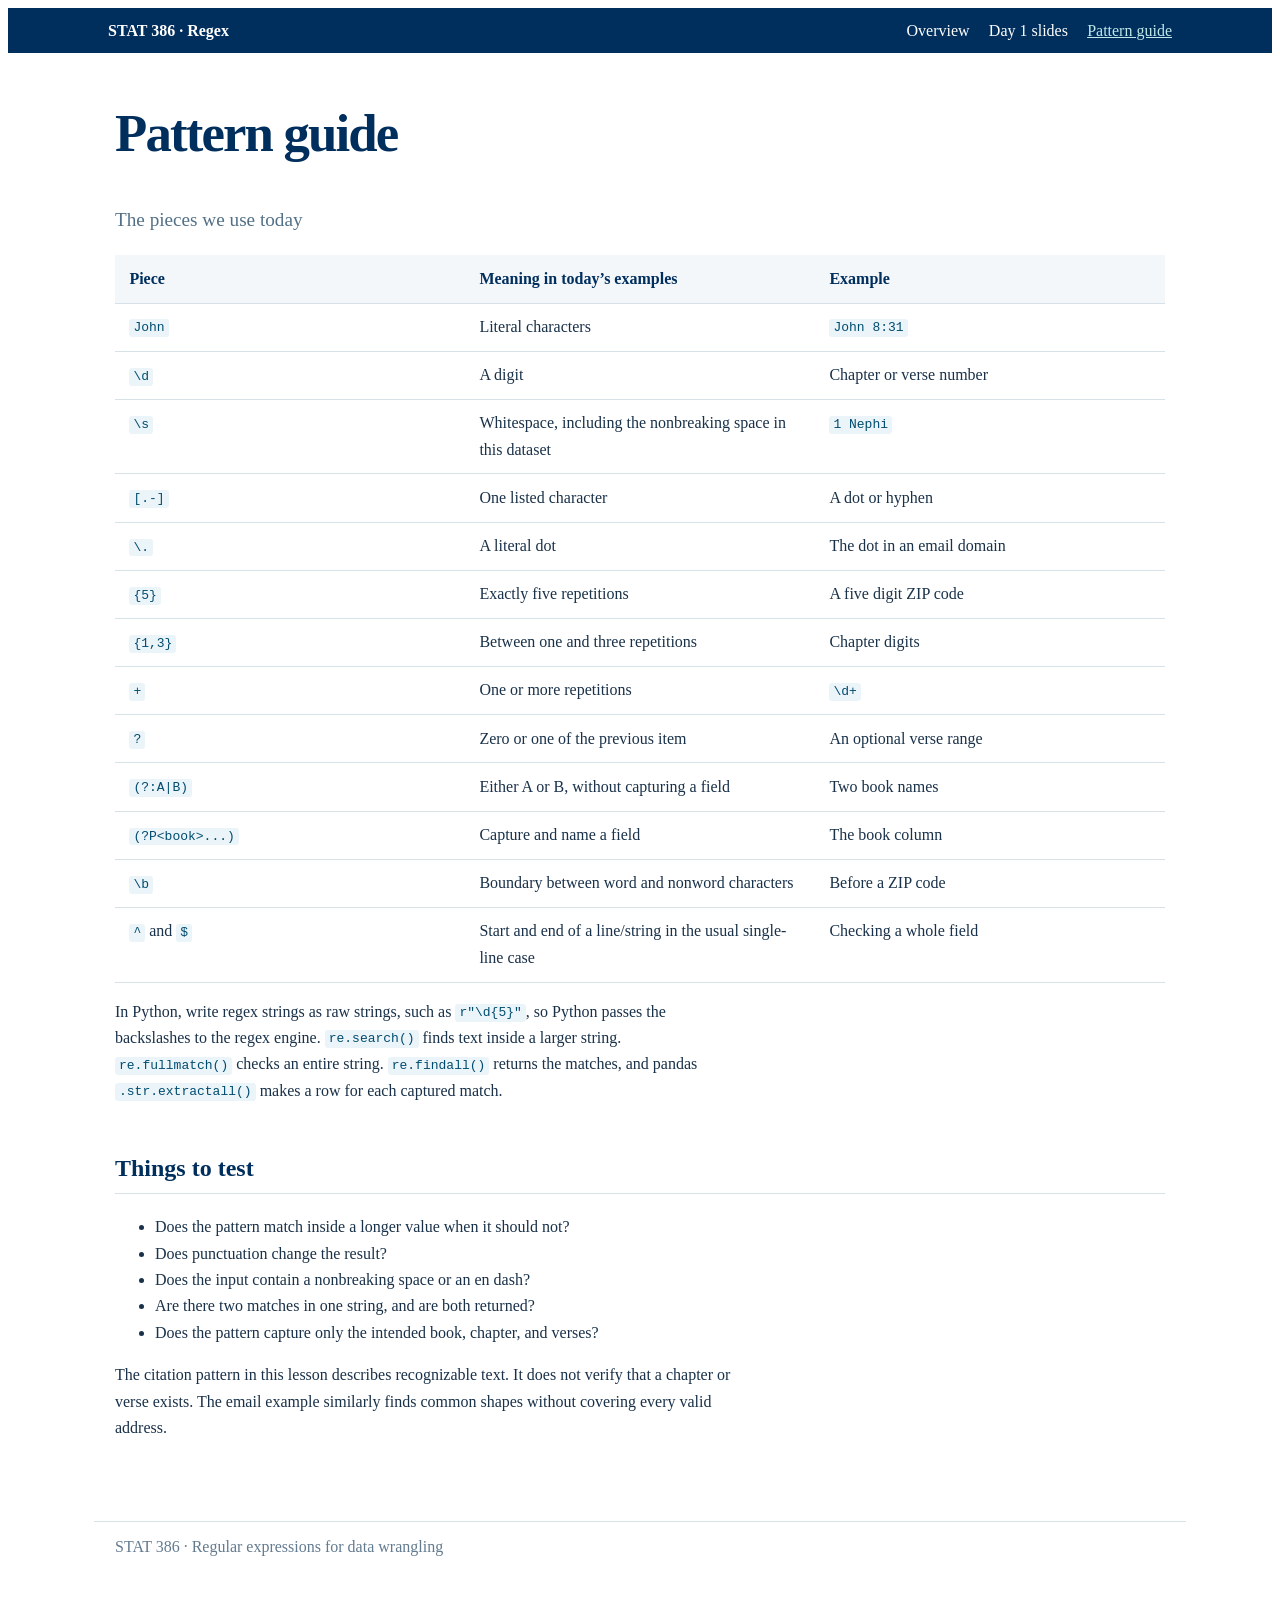
==== docs/reference.html @ b43b0dc6 "initial commit" ====
<!doctype html><html lang="en"><head><meta charset="utf-8"><meta name="viewport" content="width=device-width,initial-scale=1"><title>Pattern guide</title><link rel="stylesheet" href="assets/site.css"></head><body><nav class="site-nav"><strong>STAT 386 · Regex</strong><a href="index.html">Overview</a><a href="slides.html">Day 1 slides</a><a href="reference.html" aria-current="page">Pattern guide</a></nav><main><h1>Pattern guide</h1><p class="site-subtitle">The pieces we use today</p><table>
<colgroup>
<col style="width: 33%" />
<col style="width: 33%" />
<col style="width: 33%" />
</colgroup>
<thead>
<tr class="header">
<th style="text-align: left;">Piece</th>
<th style="text-align: left;">Meaning in today’s examples</th>
<th style="text-align: left;">Example</th>
</tr>
</thead>
<tbody>
<tr class="odd">
<td style="text-align: left;"><code>John</code></td>
<td style="text-align: left;">Literal characters</td>
<td style="text-align: left;"><code>John 8:31</code></td>
</tr>
<tr class="even">
<td style="text-align: left;"><code>\d</code></td>
<td style="text-align: left;">A digit</td>
<td style="text-align: left;">Chapter or verse number</td>
</tr>
<tr class="odd">
<td style="text-align: left;"><code>\s</code></td>
<td style="text-align: left;">Whitespace, including the nonbreaking
space in this dataset</td>
<td style="text-align: left;"><code>1 Nephi</code></td>
</tr>
<tr class="even">
<td style="text-align: left;"><code>[.-]</code></td>
<td style="text-align: left;">One listed character</td>
<td style="text-align: left;">A dot or hyphen</td>
</tr>
<tr class="odd">
<td style="text-align: left;"><code>\.</code></td>
<td style="text-align: left;">A literal dot</td>
<td style="text-align: left;">The dot in an email domain</td>
</tr>
<tr class="even">
<td style="text-align: left;"><code>{5}</code></td>
<td style="text-align: left;">Exactly five repetitions</td>
<td style="text-align: left;">A five digit ZIP code</td>
</tr>
<tr class="odd">
<td style="text-align: left;"><code>{1,3}</code></td>
<td style="text-align: left;">Between one and three repetitions</td>
<td style="text-align: left;">Chapter digits</td>
</tr>
<tr class="even">
<td style="text-align: left;"><code>+</code></td>
<td style="text-align: left;">One or more repetitions</td>
<td style="text-align: left;"><code>\d+</code></td>
</tr>
<tr class="odd">
<td style="text-align: left;"><code>?</code></td>
<td style="text-align: left;">Zero or one of the previous item</td>
<td style="text-align: left;">An optional verse range</td>
</tr>
<tr class="even">
<td style="text-align: left;"><code>(?:A|B)</code></td>
<td style="text-align: left;">Either A or B, without capturing a
field</td>
<td style="text-align: left;">Two book names</td>
</tr>
<tr class="odd">
<td style="text-align: left;"><code>(?P&lt;book&gt;...)</code></td>
<td style="text-align: left;">Capture and name a field</td>
<td style="text-align: left;">The book column</td>
</tr>
<tr class="even">
<td style="text-align: left;"><code>\b</code></td>
<td style="text-align: left;">Boundary between word and nonword
characters</td>
<td style="text-align: left;">Before a ZIP code</td>
</tr>
<tr class="odd">
<td style="text-align: left;"><code>^</code> and <code>$</code></td>
<td style="text-align: left;">Start and end of a line/string in the
usual single-line case</td>
<td style="text-align: left;">Checking a whole field</td>
</tr>
</tbody>
</table>
<p>In Python, write regex strings as raw strings, such as
<code>r"\d{5}"</code>, so Python passes the backslashes to the regex
engine. <code>re.search()</code> finds text inside a larger string.
<code>re.fullmatch()</code> checks an entire string.
<code>re.findall()</code> returns the matches, and pandas
<code>.str.extractall()</code> makes a row for each captured match.</p>
<h2 id="things-to-test">Things to test</h2>
<ul>
<li>Does the pattern match inside a longer value when it should
not?</li>
<li>Does punctuation change the result?</li>
<li>Does the input contain a nonbreaking space or an en dash?</li>
<li>Are there two matches in one string, and are both returned?</li>
<li>Does the pattern capture only the intended book, chapter, and
verses?</li>
</ul>
<p>The citation pattern in this lesson describes recognizable text. It
does not verify that a chapter or verse exists. The email example
similarly finds common shapes without covering every valid address.</p>
</main><footer class="site-footer">STAT 386 · Regular expressions for data wrangling</footer></body></html>
---- docs/assets/site.css ----
:root {
  --navy: #002e5d;
  --blue: #235c85;
  --teal: #007f82;
  --light: #f3f7fa;
  --ink: #193149;
  --line: #d6e1e8;
}
body { color: var(--ink); }
a { color: var(--blue); }
a:hover { color: var(--teal); }
h1, h2, h3 { color: var(--navy); }
.navbar { background: var(--navy) !important; }
.navbar a, .navbar-brand { color: white !important; }
.navbar a:hover { color: #d3e8ef !important; }
main, .quarto-container { max-width: 1050px; }
main { margin: 2.3rem auto 5rem; padding: 0 1.3rem; line-height: 1.65; }
main h1 { font-size: clamp(2rem, 5vw, 3.3rem); letter-spacing: -.035em; }
main h2 { margin-top: 2.8rem; padding-bottom: .3rem; border-bottom: 1px solid var(--line); }
main p, main li { max-width: 77ch; }
main pre { padding: 1rem 1.2rem; background: var(--light); border: 1px solid var(--line); border-radius: .45rem; overflow-x: auto; }
main code:not(pre code) { color: #004c70; background: #ebf4f8; padding: .09rem .25rem; border-radius: .2rem; }
main table { border-collapse: collapse; max-width: 100%; display: block; overflow-x: auto; }
main th, main td { padding: .65rem .9rem; border-bottom: 1px solid var(--line); text-align: left; vertical-align: top; }
main th { background: var(--light); color: var(--navy); }
main blockquote { border-left: 4px solid var(--teal); padding-left: 1rem; color: #385369; }
/* The following rules also style the checked static HTML shipped in docs/. */
.site-nav { background: var(--navy); color: #fff; display: flex; gap: 1.2rem; align-items: center; flex-wrap: wrap; padding: .85rem max(1rem, calc((100vw - 1080px)/2)); }
.site-nav strong { margin-right: auto; }
.site-nav a { color: white; text-decoration: none; }
.site-nav a:hover, .site-nav a[aria-current=page] { color: #c0e8e9; text-decoration: underline; }
.site-subtitle { margin-top: -.5rem; color: #527087; font-size: 1.2rem; }
.site-footer { margin: 4rem auto 2rem; padding: 1rem 1.3rem; max-width: 1050px; color: #637b8f; border-top: 1px solid var(--line); }
@media (max-width: 680px) { .site-nav strong { flex-basis: 100%; } }
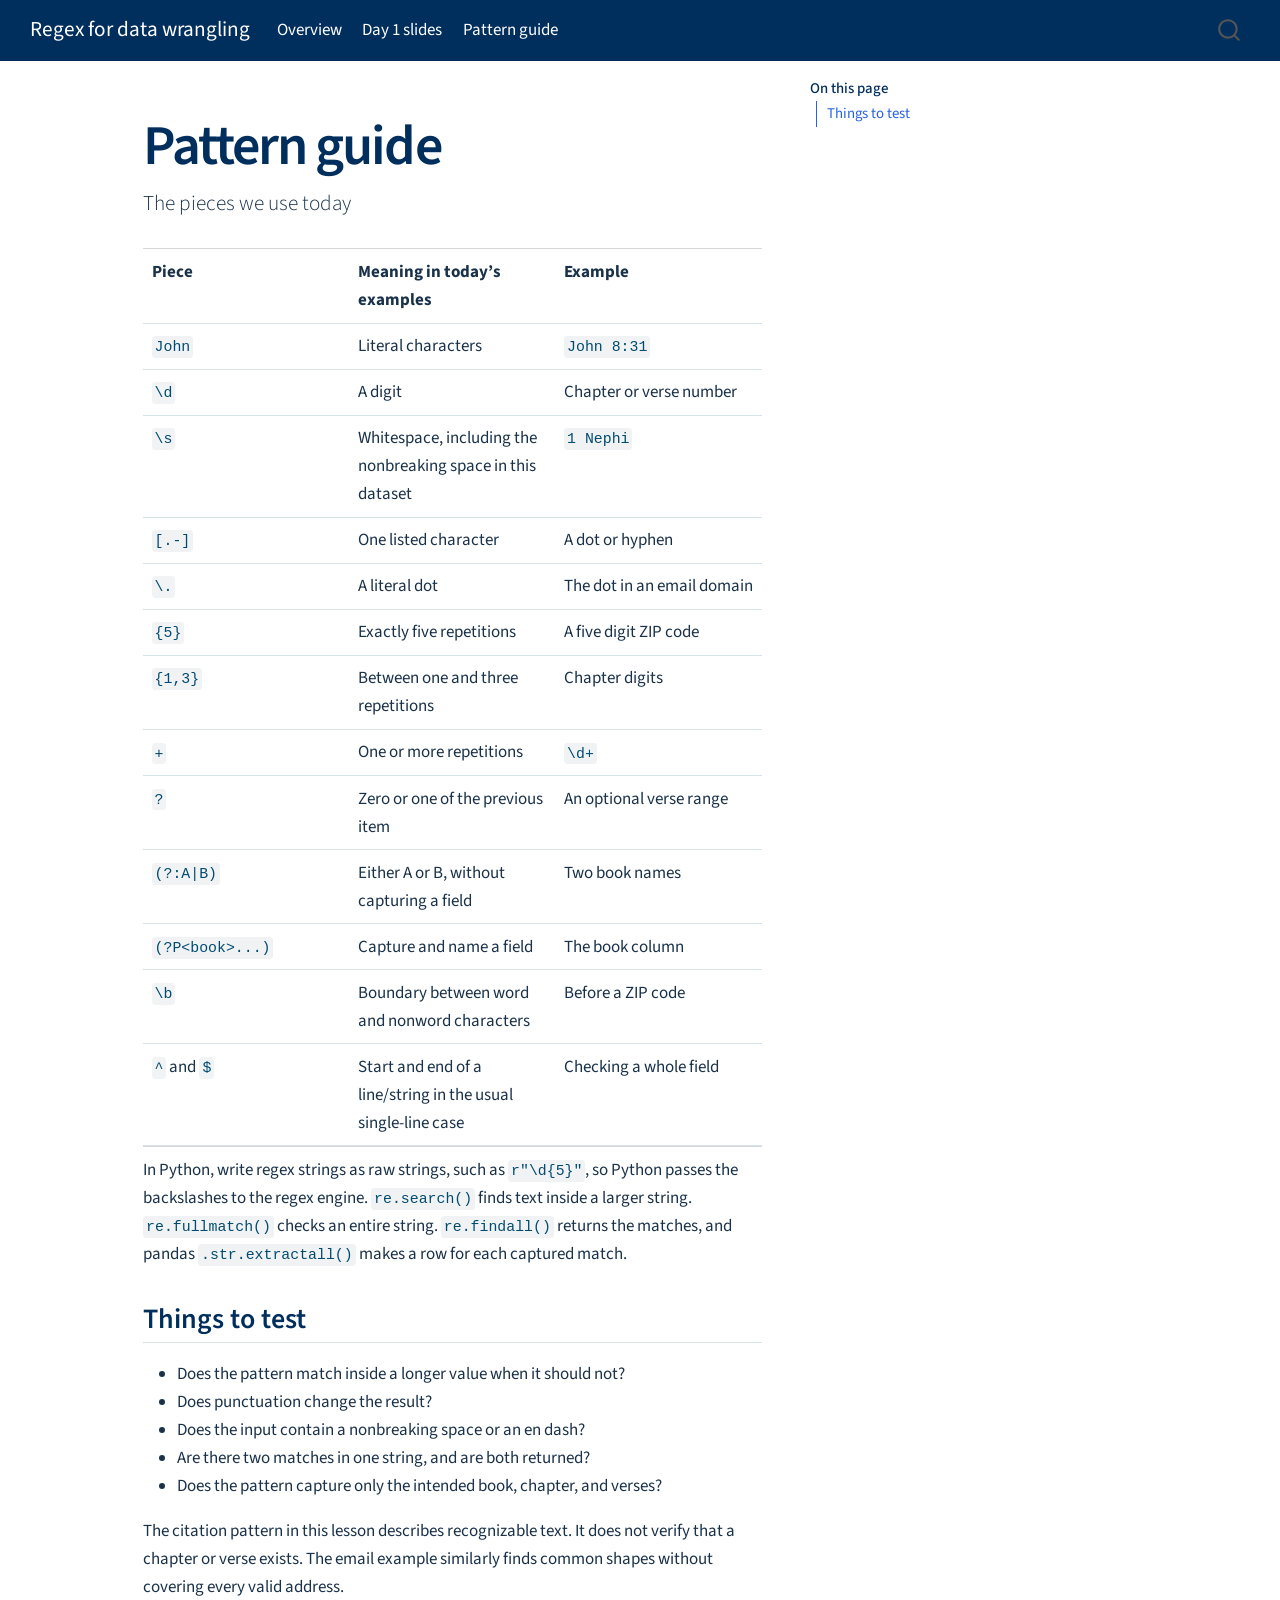
==== commit 90886013: "ran quarto render again." ====
--- a/docs/reference.html
+++ b/docs/reference.html
@@ -1,8 +1,155 @@
-<!doctype html><html lang="en"><head><meta charset="utf-8"><meta name="viewport" content="width=device-width,initial-scale=1"><title>Pattern guide</title><link rel="stylesheet" href="assets/site.css"></head><body><nav class="site-nav"><strong>STAT 386 · Regex</strong><a href="index.html">Overview</a><a href="slides.html">Day 1 slides</a><a href="reference.html" aria-current="page">Pattern guide</a></nav><main><h1>Pattern guide</h1><p class="site-subtitle">The pieces we use today</p><table>
+<!DOCTYPE html>
+<html xmlns="http://www.w3.org/1999/xhtml" lang="en" xml:lang="en"><head>
+
+<meta charset="utf-8">
+<meta name="generator" content="quarto-1.8.26">
+
+<meta name="viewport" content="width=device-width, initial-scale=1.0, user-scalable=yes">
+
+
+<title>Pattern guide – Regex for data wrangling</title>
+<style>
+code{white-space: pre-wrap;}
+span.smallcaps{font-variant: small-caps;}
+div.columns{display: flex; gap: min(4vw, 1.5em);}
+div.column{flex: auto; overflow-x: auto;}
+div.hanging-indent{margin-left: 1.5em; text-indent: -1.5em;}
+ul.task-list{list-style: none;}
+ul.task-list li input[type="checkbox"] {
+  width: 0.8em;
+  margin: 0 0.8em 0.2em -1em; /* quarto-specific, see https://github.com/quarto-dev/quarto-cli/issues/4556 */ 
+  vertical-align: middle;
+}
+</style>
+
+
+<script src="site_libs/quarto-nav/quarto-nav.js"></script>
+<script src="site_libs/quarto-nav/headroom.min.js"></script>
+<script src="site_libs/clipboard/clipboard.min.js"></script>
+<script src="site_libs/quarto-search/autocomplete.umd.js"></script>
+<script src="site_libs/quarto-search/fuse.min.js"></script>
+<script src="site_libs/quarto-search/quarto-search.js"></script>
+<meta name="quarto:offset" content="./">
+<script src="site_libs/quarto-html/quarto.js" type="module"></script>
+<script src="site_libs/quarto-html/tabsets/tabsets.js" type="module"></script>
+<script src="site_libs/quarto-html/axe/axe-check.js" type="module"></script>
+<script src="site_libs/quarto-html/popper.min.js"></script>
+<script src="site_libs/quarto-html/tippy.umd.min.js"></script>
+<script src="site_libs/quarto-html/anchor.min.js"></script>
+<link href="site_libs/quarto-html/tippy.css" rel="stylesheet">
+<link href="site_libs/quarto-html/quarto-syntax-highlighting-587c61ba64f3a5504c4d52d930310e48.css" rel="stylesheet" id="quarto-text-highlighting-styles">
+<script src="site_libs/bootstrap/bootstrap.min.js"></script>
+<link href="site_libs/bootstrap/bootstrap-icons.css" rel="stylesheet">
+<link href="site_libs/bootstrap/bootstrap-9859d952baf36b9a7db628bbb9f3169e.min.css" rel="stylesheet" append-hash="true" id="quarto-bootstrap" data-mode="light">
+<script id="quarto-search-options" type="application/json">{
+  "location": "navbar",
+  "copy-button": false,
+  "collapse-after": 3,
+  "panel-placement": "end",
+  "type": "overlay",
+  "limit": 50,
+  "keyboard-shortcut": [
+    "f",
+    "/",
+    "s"
+  ],
+  "show-item-context": false,
+  "language": {
+    "search-no-results-text": "No results",
+    "search-matching-documents-text": "matching documents",
+    "search-copy-link-title": "Copy link to search",
+    "search-hide-matches-text": "Hide additional matches",
+    "search-more-match-text": "more match in this document",
+    "search-more-matches-text": "more matches in this document",
+    "search-clear-button-title": "Clear",
+    "search-text-placeholder": "",
+    "search-detached-cancel-button-title": "Cancel",
+    "search-submit-button-title": "Submit",
+    "search-label": "Search"
+  }
+}</script>
+
+
+<link rel="stylesheet" href="styles/site.css">
+</head>
+
+<body class="nav-fixed quarto-light">
+
+<div id="quarto-search-results"></div>
+  <header id="quarto-header" class="headroom fixed-top">
+    <nav class="navbar navbar-expand-lg " data-bs-theme="dark">
+      <div class="navbar-container container-fluid">
+      <div class="navbar-brand-container mx-auto">
+    <a class="navbar-brand" href="./index.html">
+    <span class="navbar-title">Regex for data wrangling</span>
+    </a>
+  </div>
+            <div id="quarto-search" class="" title="Search"></div>
+          <button class="navbar-toggler" type="button" data-bs-toggle="collapse" data-bs-target="#navbarCollapse" aria-controls="navbarCollapse" role="menu" aria-expanded="false" aria-label="Toggle navigation" onclick="if (window.quartoToggleHeadroom) { window.quartoToggleHeadroom(); }">
+  <span class="navbar-toggler-icon"></span>
+</button>
+          <div class="collapse navbar-collapse" id="navbarCollapse">
+            <ul class="navbar-nav navbar-nav-scroll me-auto">
+  <li class="nav-item">
+    <a class="nav-link" href="./index.html"> 
+<span class="menu-text">Overview</span></a>
+  </li>  
+  <li class="nav-item">
+    <a class="nav-link" href="./slides.html"> 
+<span class="menu-text">Day 1 slides</span></a>
+  </li>  
+  <li class="nav-item">
+    <a class="nav-link active" href="./reference.html" aria-current="page"> 
+<span class="menu-text">Pattern guide</span></a>
+  </li>  
+</ul>
+          </div> <!-- /navcollapse -->
+            <div class="quarto-navbar-tools">
+</div>
+      </div> <!-- /container-fluid -->
+    </nav>
+</header>
+<!-- content -->
+<div id="quarto-content" class="quarto-container page-columns page-rows-contents page-layout-article page-navbar">
+<!-- sidebar -->
+<!-- margin-sidebar -->
+    <div id="quarto-margin-sidebar" class="sidebar margin-sidebar">
+        <nav id="TOC" role="doc-toc" class="toc-active">
+    <h2 id="toc-title">On this page</h2>
+   
+  <ul>
+  <li><a href="#things-to-test" id="toc-things-to-test" class="nav-link active" data-scroll-target="#things-to-test">Things to test</a></li>
+  </ul>
+</nav>
+    </div>
+<!-- main -->
+<main class="content" id="quarto-document-content">
+
+<header id="title-block-header" class="quarto-title-block default">
+<div class="quarto-title">
+<h1 class="title">Pattern guide</h1>
+<p class="subtitle lead">The pieces we use today</p>
+</div>
+
+
+
+<div class="quarto-title-meta">
+
+    
+  
+    
+  </div>
+  
+
+
+</header>
+
+
+<table class="caption-top table">
 <colgroup>
-<col style="width: 33%" />
-<col style="width: 33%" />
-<col style="width: 33%" />
+<col style="width: 33%">
+<col style="width: 33%">
+<col style="width: 33%">
 </colgroup>
 <thead>
 <tr class="header">
@@ -24,9 +171,8 @@
 </tr>
 <tr class="odd">
 <td style="text-align: left;"><code>\s</code></td>
-<td style="text-align: left;">Whitespace, including the nonbreaking
-space in this dataset</td>
-<td style="text-align: left;"><code>1 Nephi</code></td>
+<td style="text-align: left;">Whitespace, including the nonbreaking space in this dataset</td>
+<td style="text-align: left;"><code>1&nbsp;Nephi</code></td>
 </tr>
 <tr class="even">
 <td style="text-align: left;"><code>[.-]</code></td>
@@ -60,8 +206,7 @@
 </tr>
 <tr class="even">
 <td style="text-align: left;"><code>(?:A|B)</code></td>
-<td style="text-align: left;">Either A or B, without capturing a
-field</td>
+<td style="text-align: left;">Either A or B, without capturing a field</td>
 <td style="text-align: left;">Two book names</td>
 </tr>
 <tr class="odd">
@@ -71,35 +216,435 @@
 </tr>
 <tr class="even">
 <td style="text-align: left;"><code>\b</code></td>
-<td style="text-align: left;">Boundary between word and nonword
-characters</td>
+<td style="text-align: left;">Boundary between word and nonword characters</td>
 <td style="text-align: left;">Before a ZIP code</td>
 </tr>
 <tr class="odd">
 <td style="text-align: left;"><code>^</code> and <code>$</code></td>
-<td style="text-align: left;">Start and end of a line/string in the
-usual single-line case</td>
+<td style="text-align: left;">Start and end of a line/string in the usual single-line case</td>
 <td style="text-align: left;">Checking a whole field</td>
 </tr>
 </tbody>
 </table>
-<p>In Python, write regex strings as raw strings, such as
-<code>r"\d{5}"</code>, so Python passes the backslashes to the regex
-engine. <code>re.search()</code> finds text inside a larger string.
-<code>re.fullmatch()</code> checks an entire string.
-<code>re.findall()</code> returns the matches, and pandas
-<code>.str.extractall()</code> makes a row for each captured match.</p>
-<h2 id="things-to-test">Things to test</h2>
+<p>In Python, write regex strings as raw strings, such as <code>r"\d{5}"</code>, so Python passes the backslashes to the regex engine. <code>re.search()</code> finds text inside a larger string. <code>re.fullmatch()</code> checks an entire string. <code>re.findall()</code> returns the matches, and pandas <code>.str.extractall()</code> makes a row for each captured match.</p>
+<section id="things-to-test" class="level2">
+<h2 class="anchored" data-anchor-id="things-to-test">Things to test</h2>
 <ul>
-<li>Does the pattern match inside a longer value when it should
-not?</li>
+<li>Does the pattern match inside a longer value when it should not?</li>
 <li>Does punctuation change the result?</li>
 <li>Does the input contain a nonbreaking space or an en dash?</li>
 <li>Are there two matches in one string, and are both returned?</li>
-<li>Does the pattern capture only the intended book, chapter, and
-verses?</li>
+<li>Does the pattern capture only the intended book, chapter, and verses?</li>
 </ul>
-<p>The citation pattern in this lesson describes recognizable text. It
-does not verify that a chapter or verse exists. The email example
-similarly finds common shapes without covering every valid address.</p>
-</main><footer class="site-footer">STAT 386 · Regular expressions for data wrangling</footer></body></html>+<p>The citation pattern in this lesson describes recognizable text. It does not verify that a chapter or verse exists. The email example similarly finds common shapes without covering every valid address.</p>
+
+
+</section>
+
+</main> <!-- /main -->
+<script id="quarto-html-after-body" type="application/javascript">
+  window.document.addEventListener("DOMContentLoaded", function (event) {
+    const icon = "";
+    const anchorJS = new window.AnchorJS();
+    anchorJS.options = {
+      placement: 'right',
+      icon: icon
+    };
+    anchorJS.add('.anchored');
+    const isCodeAnnotation = (el) => {
+      for (const clz of el.classList) {
+        if (clz.startsWith('code-annotation-')) {                     
+          return true;
+        }
+      }
+      return false;
+    }
+    const onCopySuccess = function(e) {
+      // button target
+      const button = e.trigger;
+      // don't keep focus
+      button.blur();
+      // flash "checked"
+      button.classList.add('code-copy-button-checked');
+      var currentTitle = button.getAttribute("title");
+      button.setAttribute("title", "Copied!");
+      let tooltip;
+      if (window.bootstrap) {
+        button.setAttribute("data-bs-toggle", "tooltip");
+        button.setAttribute("data-bs-placement", "left");
+        button.setAttribute("data-bs-title", "Copied!");
+        tooltip = new bootstrap.Tooltip(button, 
+          { trigger: "manual", 
+            customClass: "code-copy-button-tooltip",
+            offset: [0, -8]});
+        tooltip.show();    
+      }
+      setTimeout(function() {
+        if (tooltip) {
+          tooltip.hide();
+          button.removeAttribute("data-bs-title");
+          button.removeAttribute("data-bs-toggle");
+          button.removeAttribute("data-bs-placement");
+        }
+        button.setAttribute("title", currentTitle);
+        button.classList.remove('code-copy-button-checked');
+      }, 1000);
+      // clear code selection
+      e.clearSelection();
+    }
+    const getTextToCopy = function(trigger) {
+      const outerScaffold = trigger.parentElement.cloneNode(true);
+      const codeEl = outerScaffold.querySelector('code');
+      for (const childEl of codeEl.children) {
+        if (isCodeAnnotation(childEl)) {
+          childEl.remove();
+        }
+      }
+      return codeEl.innerText;
+    }
+    const clipboard = new window.ClipboardJS('.code-copy-button:not([data-in-quarto-modal])', {
+      text: getTextToCopy
+    });
+    clipboard.on('success', onCopySuccess);
+    if (window.document.getElementById('quarto-embedded-source-code-modal')) {
+      const clipboardModal = new window.ClipboardJS('.code-copy-button[data-in-quarto-modal]', {
+        text: getTextToCopy,
+        container: window.document.getElementById('quarto-embedded-source-code-modal')
+      });
+      clipboardModal.on('success', onCopySuccess);
+    }
+      var localhostRegex = new RegExp(/^(?:http|https):\/\/localhost\:?[0-9]*\//);
+      var mailtoRegex = new RegExp(/^mailto:/);
+        var filterRegex = new RegExp('/' + window.location.host + '/');
+      var isInternal = (href) => {
+          return filterRegex.test(href) || localhostRegex.test(href) || mailtoRegex.test(href);
+      }
+      // Inspect non-navigation links and adorn them if external
+     var links = window.document.querySelectorAll('a[href]:not(.nav-link):not(.navbar-brand):not(.toc-action):not(.sidebar-link):not(.sidebar-item-toggle):not(.pagination-link):not(.no-external):not([aria-hidden]):not(.dropdown-item):not(.quarto-navigation-tool):not(.about-link)');
+      for (var i=0; i<links.length; i++) {
+        const link = links[i];
+        if (!isInternal(link.href)) {
+          // undo the damage that might have been done by quarto-nav.js in the case of
+          // links that we want to consider external
+          if (link.dataset.originalHref !== undefined) {
+            link.href = link.dataset.originalHref;
+          }
+        }
+      }
+    function tippyHover(el, contentFn, onTriggerFn, onUntriggerFn) {
+      const config = {
+        allowHTML: true,
+        maxWidth: 500,
+        delay: 100,
+        arrow: false,
+        appendTo: function(el) {
+            return el.parentElement;
+        },
+        interactive: true,
+        interactiveBorder: 10,
+        theme: 'quarto',
+        placement: 'bottom-start',
+      };
+      if (contentFn) {
+        config.content = contentFn;
+      }
+      if (onTriggerFn) {
+        config.onTrigger = onTriggerFn;
+      }
+      if (onUntriggerFn) {
+        config.onUntrigger = onUntriggerFn;
+      }
+      window.tippy(el, config); 
+    }
+    const noterefs = window.document.querySelectorAll('a[role="doc-noteref"]');
+    for (var i=0; i<noterefs.length; i++) {
+      const ref = noterefs[i];
+      tippyHover(ref, function() {
+        // use id or data attribute instead here
+        let href = ref.getAttribute('data-footnote-href') || ref.getAttribute('href');
+        try { href = new URL(href).hash; } catch {}
+        const id = href.replace(/^#\/?/, "");
+        const note = window.document.getElementById(id);
+        if (note) {
+          return note.innerHTML;
+        } else {
+          return "";
+        }
+      });
+    }
+    const xrefs = window.document.querySelectorAll('a.quarto-xref');
+    const processXRef = (id, note) => {
+      // Strip column container classes
+      const stripColumnClz = (el) => {
+        el.classList.remove("page-full", "page-columns");
+        if (el.children) {
+          for (const child of el.children) {
+            stripColumnClz(child);
+          }
+        }
+      }
+      stripColumnClz(note)
+      if (id === null || id.startsWith('sec-')) {
+        // Special case sections, only their first couple elements
+        const container = document.createElement("div");
+        if (note.children && note.children.length > 2) {
+          container.appendChild(note.children[0].cloneNode(true));
+          for (let i = 1; i < note.children.length; i++) {
+            const child = note.children[i];
+            if (child.tagName === "P" && child.innerText === "") {
+              continue;
+            } else {
+              container.appendChild(child.cloneNode(true));
+              break;
+            }
+          }
+          if (window.Quarto?.typesetMath) {
+            window.Quarto.typesetMath(container);
+          }
+          return container.innerHTML
+        } else {
+          if (window.Quarto?.typesetMath) {
+            window.Quarto.typesetMath(note);
+          }
+          return note.innerHTML;
+        }
+      } else {
+        // Remove any anchor links if they are present
+        const anchorLink = note.querySelector('a.anchorjs-link');
+        if (anchorLink) {
+          anchorLink.remove();
+        }
+        if (window.Quarto?.typesetMath) {
+          window.Quarto.typesetMath(note);
+        }
+        if (note.classList.contains("callout")) {
+          return note.outerHTML;
+        } else {
+          return note.innerHTML;
+        }
+      }
+    }
+    for (var i=0; i<xrefs.length; i++) {
+      const xref = xrefs[i];
+      tippyHover(xref, undefined, function(instance) {
+        instance.disable();
+        let url = xref.getAttribute('href');
+        let hash = undefined; 
+        if (url.startsWith('#')) {
+          hash = url;
+        } else {
+          try { hash = new URL(url).hash; } catch {}
+        }
+        if (hash) {
+          const id = hash.replace(/^#\/?/, "");
+          const note = window.document.getElementById(id);
+          if (note !== null) {
+            try {
+              const html = processXRef(id, note.cloneNode(true));
+              instance.setContent(html);
+            } finally {
+              instance.enable();
+              instance.show();
+            }
+          } else {
+            // See if we can fetch this
+            fetch(url.split('#')[0])
+            .then(res => res.text())
+            .then(html => {
+              const parser = new DOMParser();
+              const htmlDoc = parser.parseFromString(html, "text/html");
+              const note = htmlDoc.getElementById(id);
+              if (note !== null) {
+                const html = processXRef(id, note);
+                instance.setContent(html);
+              } 
+            }).finally(() => {
+              instance.enable();
+              instance.show();
+            });
+          }
+        } else {
+          // See if we can fetch a full url (with no hash to target)
+          // This is a special case and we should probably do some content thinning / targeting
+          fetch(url)
+          .then(res => res.text())
+          .then(html => {
+            const parser = new DOMParser();
+            const htmlDoc = parser.parseFromString(html, "text/html");
+            const note = htmlDoc.querySelector('main.content');
+            if (note !== null) {
+              // This should only happen for chapter cross references
+              // (since there is no id in the URL)
+              // remove the first header
+              if (note.children.length > 0 && note.children[0].tagName === "HEADER") {
+                note.children[0].remove();
+              }
+              const html = processXRef(null, note);
+              instance.setContent(html);
+            } 
+          }).finally(() => {
+            instance.enable();
+            instance.show();
+          });
+        }
+      }, function(instance) {
+      });
+    }
+        let selectedAnnoteEl;
+        const selectorForAnnotation = ( cell, annotation) => {
+          let cellAttr = 'data-code-cell="' + cell + '"';
+          let lineAttr = 'data-code-annotation="' +  annotation + '"';
+          const selector = 'span[' + cellAttr + '][' + lineAttr + ']';
+          return selector;
+        }
+        const selectCodeLines = (annoteEl) => {
+          const doc = window.document;
+          const targetCell = annoteEl.getAttribute("data-target-cell");
+          const targetAnnotation = annoteEl.getAttribute("data-target-annotation");
+          const annoteSpan = window.document.querySelector(selectorForAnnotation(targetCell, targetAnnotation));
+          const lines = annoteSpan.getAttribute("data-code-lines").split(",");
+          const lineIds = lines.map((line) => {
+            return targetCell + "-" + line;
+          })
+          let top = null;
+          let height = null;
+          let parent = null;
+          if (lineIds.length > 0) {
+              //compute the position of the single el (top and bottom and make a div)
+              const el = window.document.getElementById(lineIds[0]);
+              top = el.offsetTop;
+              height = el.offsetHeight;
+              parent = el.parentElement.parentElement;
+            if (lineIds.length > 1) {
+              const lastEl = window.document.getElementById(lineIds[lineIds.length - 1]);
+              const bottom = lastEl.offsetTop + lastEl.offsetHeight;
+              height = bottom - top;
+            }
+            if (top !== null && height !== null && parent !== null) {
+              // cook up a div (if necessary) and position it 
+              let div = window.document.getElementById("code-annotation-line-highlight");
+              if (div === null) {
+                div = window.document.createElement("div");
+                div.setAttribute("id", "code-annotation-line-highlight");
+                div.style.position = 'absolute';
+                parent.appendChild(div);
+              }
+              div.style.top = top - 2 + "px";
+              div.style.height = height + 4 + "px";
+              div.style.left = 0;
+              let gutterDiv = window.document.getElementById("code-annotation-line-highlight-gutter");
+              if (gutterDiv === null) {
+                gutterDiv = window.document.createElement("div");
+                gutterDiv.setAttribute("id", "code-annotation-line-highlight-gutter");
+                gutterDiv.style.position = 'absolute';
+                const codeCell = window.document.getElementById(targetCell);
+                const gutter = codeCell.querySelector('.code-annotation-gutter');
+                gutter.appendChild(gutterDiv);
+              }
+              gutterDiv.style.top = top - 2 + "px";
+              gutterDiv.style.height = height + 4 + "px";
+            }
+            selectedAnnoteEl = annoteEl;
+          }
+        };
+        const unselectCodeLines = () => {
+          const elementsIds = ["code-annotation-line-highlight", "code-annotation-line-highlight-gutter"];
+          elementsIds.forEach((elId) => {
+            const div = window.document.getElementById(elId);
+            if (div) {
+              div.remove();
+            }
+          });
+          selectedAnnoteEl = undefined;
+        };
+          // Handle positioning of the toggle
+      window.addEventListener(
+        "resize",
+        throttle(() => {
+          elRect = undefined;
+          if (selectedAnnoteEl) {
+            selectCodeLines(selectedAnnoteEl);
+          }
+        }, 10)
+      );
+      function throttle(fn, ms) {
+      let throttle = false;
+      let timer;
+        return (...args) => {
+          if(!throttle) { // first call gets through
+              fn.apply(this, args);
+              throttle = true;
+          } else { // all the others get throttled
+              if(timer) clearTimeout(timer); // cancel #2
+              timer = setTimeout(() => {
+                fn.apply(this, args);
+                timer = throttle = false;
+              }, ms);
+          }
+        };
+      }
+        // Attach click handler to the DT
+        const annoteDls = window.document.querySelectorAll('dt[data-target-cell]');
+        for (const annoteDlNode of annoteDls) {
+          annoteDlNode.addEventListener('click', (event) => {
+            const clickedEl = event.target;
+            if (clickedEl !== selectedAnnoteEl) {
+              unselectCodeLines();
+              const activeEl = window.document.querySelector('dt[data-target-cell].code-annotation-active');
+              if (activeEl) {
+                activeEl.classList.remove('code-annotation-active');
+              }
+              selectCodeLines(clickedEl);
+              clickedEl.classList.add('code-annotation-active');
+            } else {
+              // Unselect the line
+              unselectCodeLines();
+              clickedEl.classList.remove('code-annotation-active');
+            }
+          });
+        }
+    const findCites = (el) => {
+      const parentEl = el.parentElement;
+      if (parentEl) {
+        const cites = parentEl.dataset.cites;
+        if (cites) {
+          return {
+            el,
+            cites: cites.split(' ')
+          };
+        } else {
+          return findCites(el.parentElement)
+        }
+      } else {
+        return undefined;
+      }
+    };
+    var bibliorefs = window.document.querySelectorAll('a[role="doc-biblioref"]');
+    for (var i=0; i<bibliorefs.length; i++) {
+      const ref = bibliorefs[i];
+      const citeInfo = findCites(ref);
+      if (citeInfo) {
+        tippyHover(citeInfo.el, function() {
+          var popup = window.document.createElement('div');
+          citeInfo.cites.forEach(function(cite) {
+            var citeDiv = window.document.createElement('div');
+            citeDiv.classList.add('hanging-indent');
+            citeDiv.classList.add('csl-entry');
+            var biblioDiv = window.document.getElementById('ref-' + cite);
+            if (biblioDiv) {
+              citeDiv.innerHTML = biblioDiv.innerHTML;
+            }
+            popup.appendChild(citeDiv);
+          });
+          return popup.innerHTML;
+        });
+      }
+    }
+  });
+  </script>
+</div> <!-- /content -->
+
+
+
+
+</body></html>
--- a/docs/site_libs/quarto-html/tippy.css
+++ b/docs/site_libs/quarto-html/tippy.css
@@ -0,0 +1 @@
+.tippy-box[data-animation=fade][data-state=hidden]{opacity:0}[data-tippy-root]{max-width:calc(100vw - 10px)}.tippy-box{position:relative;background-color:#333;color:#fff;border-radius:4px;font-size:14px;line-height:1.4;white-space:normal;outline:0;transition-property:transform,visibility,opacity}.tippy-box[data-placement^=top]>.tippy-arrow{bottom:0}.tippy-box[data-placement^=top]>.tippy-arrow:before{bottom:-7px;left:0;border-width:8px 8px 0;border-top-color:initial;transform-origin:center top}.tippy-box[data-placement^=bottom]>.tippy-arrow{top:0}.tippy-box[data-placement^=bottom]>.tippy-arrow:before{top:-7px;left:0;border-width:0 8px 8px;border-bottom-color:initial;transform-origin:center bottom}.tippy-box[data-placement^=left]>.tippy-arrow{right:0}.tippy-box[data-placement^=left]>.tippy-arrow:before{border-width:8px 0 8px 8px;border-left-color:initial;right:-7px;transform-origin:center left}.tippy-box[data-placement^=right]>.tippy-arrow{left:0}.tippy-box[data-placement^=right]>.tippy-arrow:before{left:-7px;border-width:8px 8px 8px 0;border-right-color:initial;transform-origin:center right}.tippy-box[data-inertia][data-state=visible]{transition-timing-function:cubic-bezier(.54,1.5,.38,1.11)}.tippy-arrow{width:16px;height:16px;color:#333}.tippy-arrow:before{content:"";position:absolute;border-color:transparent;border-style:solid}.tippy-content{position:relative;padding:5px 9px;z-index:1}
--- a/docs/site_libs/quarto-html/quarto-syntax-highlighting-587c61ba64f3a5504c4d52d930310e48.css
+++ b/docs/site_libs/quarto-html/quarto-syntax-highlighting-587c61ba64f3a5504c4d52d930310e48.css
@@ -0,0 +1,236 @@
+/* quarto syntax highlight colors */
+:root {
+  --quarto-hl-ot-color: #003B4F;
+  --quarto-hl-at-color: #657422;
+  --quarto-hl-ss-color: #20794D;
+  --quarto-hl-an-color: #5E5E5E;
+  --quarto-hl-fu-color: #4758AB;
+  --quarto-hl-st-color: #20794D;
+  --quarto-hl-cf-color: #003B4F;
+  --quarto-hl-op-color: #5E5E5E;
+  --quarto-hl-er-color: #AD0000;
+  --quarto-hl-bn-color: #AD0000;
+  --quarto-hl-al-color: #AD0000;
+  --quarto-hl-va-color: #111111;
+  --quarto-hl-bu-color: inherit;
+  --quarto-hl-ex-color: inherit;
+  --quarto-hl-pp-color: #AD0000;
+  --quarto-hl-in-color: #5E5E5E;
+  --quarto-hl-vs-color: #20794D;
+  --quarto-hl-wa-color: #5E5E5E;
+  --quarto-hl-do-color: #5E5E5E;
+  --quarto-hl-im-color: #00769E;
+  --quarto-hl-ch-color: #20794D;
+  --quarto-hl-dt-color: #AD0000;
+  --quarto-hl-fl-color: #AD0000;
+  --quarto-hl-co-color: #5E5E5E;
+  --quarto-hl-cv-color: #5E5E5E;
+  --quarto-hl-cn-color: #8f5902;
+  --quarto-hl-sc-color: #5E5E5E;
+  --quarto-hl-dv-color: #AD0000;
+  --quarto-hl-kw-color: #003B4F;
+}
+
+/* other quarto variables */
+:root {
+  --quarto-font-monospace: SFMono-Regular, Menlo, Monaco, Consolas, "Liberation Mono", "Courier New", monospace;
+}
+
+/* syntax highlight based on Pandoc's rules */
+pre > code.sourceCode > span {
+  color: #003B4F;
+}
+
+code.sourceCode > span {
+  color: #003B4F;
+}
+
+div.sourceCode,
+div.sourceCode pre.sourceCode {
+  color: #003B4F;
+}
+
+/* Normal */
+code span {
+  color: #003B4F;
+}
+
+/* Alert */
+code span.al {
+  color: #AD0000;
+  font-style: inherit;
+}
+
+/* Annotation */
+code span.an {
+  color: #5E5E5E;
+  font-style: inherit;
+}
+
+/* Attribute */
+code span.at {
+  color: #657422;
+  font-style: inherit;
+}
+
+/* BaseN */
+code span.bn {
+  color: #AD0000;
+  font-style: inherit;
+}
+
+/* BuiltIn */
+code span.bu {
+  font-style: inherit;
+}
+
+/* ControlFlow */
+code span.cf {
+  color: #003B4F;
+  font-weight: bold;
+  font-style: inherit;
+}
+
+/* Char */
+code span.ch {
+  color: #20794D;
+  font-style: inherit;
+}
+
+/* Constant */
+code span.cn {
+  color: #8f5902;
+  font-style: inherit;
+}
+
+/* Comment */
+code span.co {
+  color: #5E5E5E;
+  font-style: inherit;
+}
+
+/* CommentVar */
+code span.cv {
+  color: #5E5E5E;
+  font-style: italic;
+}
+
+/* Documentation */
+code span.do {
+  color: #5E5E5E;
+  font-style: italic;
+}
+
+/* DataType */
+code span.dt {
+  color: #AD0000;
+  font-style: inherit;
+}
+
+/* DecVal */
+code span.dv {
+  color: #AD0000;
+  font-style: inherit;
+}
+
+/* Error */
+code span.er {
+  color: #AD0000;
+  font-style: inherit;
+}
+
+/* Extension */
+code span.ex {
+  font-style: inherit;
+}
+
+/* Float */
+code span.fl {
+  color: #AD0000;
+  font-style: inherit;
+}
+
+/* Function */
+code span.fu {
+  color: #4758AB;
+  font-style: inherit;
+}
+
+/* Import */
+code span.im {
+  color: #00769E;
+  font-style: inherit;
+}
+
+/* Information */
+code span.in {
+  color: #5E5E5E;
+  font-style: inherit;
+}
+
+/* Keyword */
+code span.kw {
+  color: #003B4F;
+  font-weight: bold;
+  font-style: inherit;
+}
+
+/* Operator */
+code span.op {
+  color: #5E5E5E;
+  font-style: inherit;
+}
+
+/* Other */
+code span.ot {
+  color: #003B4F;
+  font-style: inherit;
+}
+
+/* Preprocessor */
+code span.pp {
+  color: #AD0000;
+  font-style: inherit;
+}
+
+/* SpecialChar */
+code span.sc {
+  color: #5E5E5E;
+  font-style: inherit;
+}
+
+/* SpecialString */
+code span.ss {
+  color: #20794D;
+  font-style: inherit;
+}
+
+/* String */
+code span.st {
+  color: #20794D;
+  font-style: inherit;
+}
+
+/* Variable */
+code span.va {
+  color: #111111;
+  font-style: inherit;
+}
+
+/* VerbatimString */
+code span.vs {
+  color: #20794D;
+  font-style: inherit;
+}
+
+/* Warning */
+code span.wa {
+  color: #5E5E5E;
+  font-style: italic;
+}
+
+.prevent-inlining {
+  content: "</";
+}
+
+/*# sourceMappingURL=2dce1cc6c82594539e1579de68416b47.css.map */
--- a/docs/styles/site.css
+++ b/docs/styles/site.css
@@ -0,0 +1,34 @@
+:root {
+  --navy: #002e5d;
+  --blue: #235c85;
+  --teal: #007f82;
+  --light: #f3f7fa;
+  --ink: #193149;
+  --line: #d6e1e8;
+}
+body { color: var(--ink); }
+a { color: var(--blue); }
+a:hover { color: var(--teal); }
+h1, h2, h3 { color: var(--navy); }
+.navbar { background: var(--navy) !important; }
+.navbar a, .navbar-brand { color: white !important; }
+.navbar a:hover { color: #d3e8ef !important; }
+main, .quarto-container { max-width: 1050px; }
+main { margin: 2.3rem auto 5rem; padding: 0 1.3rem; line-height: 1.65; }
+main h1 { font-size: clamp(2rem, 5vw, 3.3rem); letter-spacing: -.035em; }
+main h2 { margin-top: 2.8rem; padding-bottom: .3rem; border-bottom: 1px solid var(--line); }
+main p, main li { max-width: 77ch; }
+main pre { padding: 1rem 1.2rem; background: var(--light); border: 1px solid var(--line); border-radius: .45rem; overflow-x: auto; }
+main code:not(pre code) { color: #004c70; background: #ebf4f8; padding: .09rem .25rem; border-radius: .2rem; }
+main table { border-collapse: collapse; max-width: 100%; display: block; overflow-x: auto; }
+main th, main td { padding: .65rem .9rem; border-bottom: 1px solid var(--line); text-align: left; vertical-align: top; }
+main th { background: var(--light); color: var(--navy); }
+main blockquote { border-left: 4px solid var(--teal); padding-left: 1rem; color: #385369; }
+/* The following rules also style the checked static HTML shipped in docs/. */
+.site-nav { background: var(--navy); color: #fff; display: flex; gap: 1.2rem; align-items: center; flex-wrap: wrap; padding: .85rem max(1rem, calc((100vw - 1080px)/2)); }
+.site-nav strong { margin-right: auto; }
+.site-nav a { color: white; text-decoration: none; }
+.site-nav a:hover, .site-nav a[aria-current=page] { color: #c0e8e9; text-decoration: underline; }
+.site-subtitle { margin-top: -.5rem; color: #527087; font-size: 1.2rem; }
+.site-footer { margin: 4rem auto 2rem; padding: 1rem 1.3rem; max-width: 1050px; color: #637b8f; border-top: 1px solid var(--line); }
+@media (max-width: 680px) { .site-nav strong { flex-basis: 100%; } }
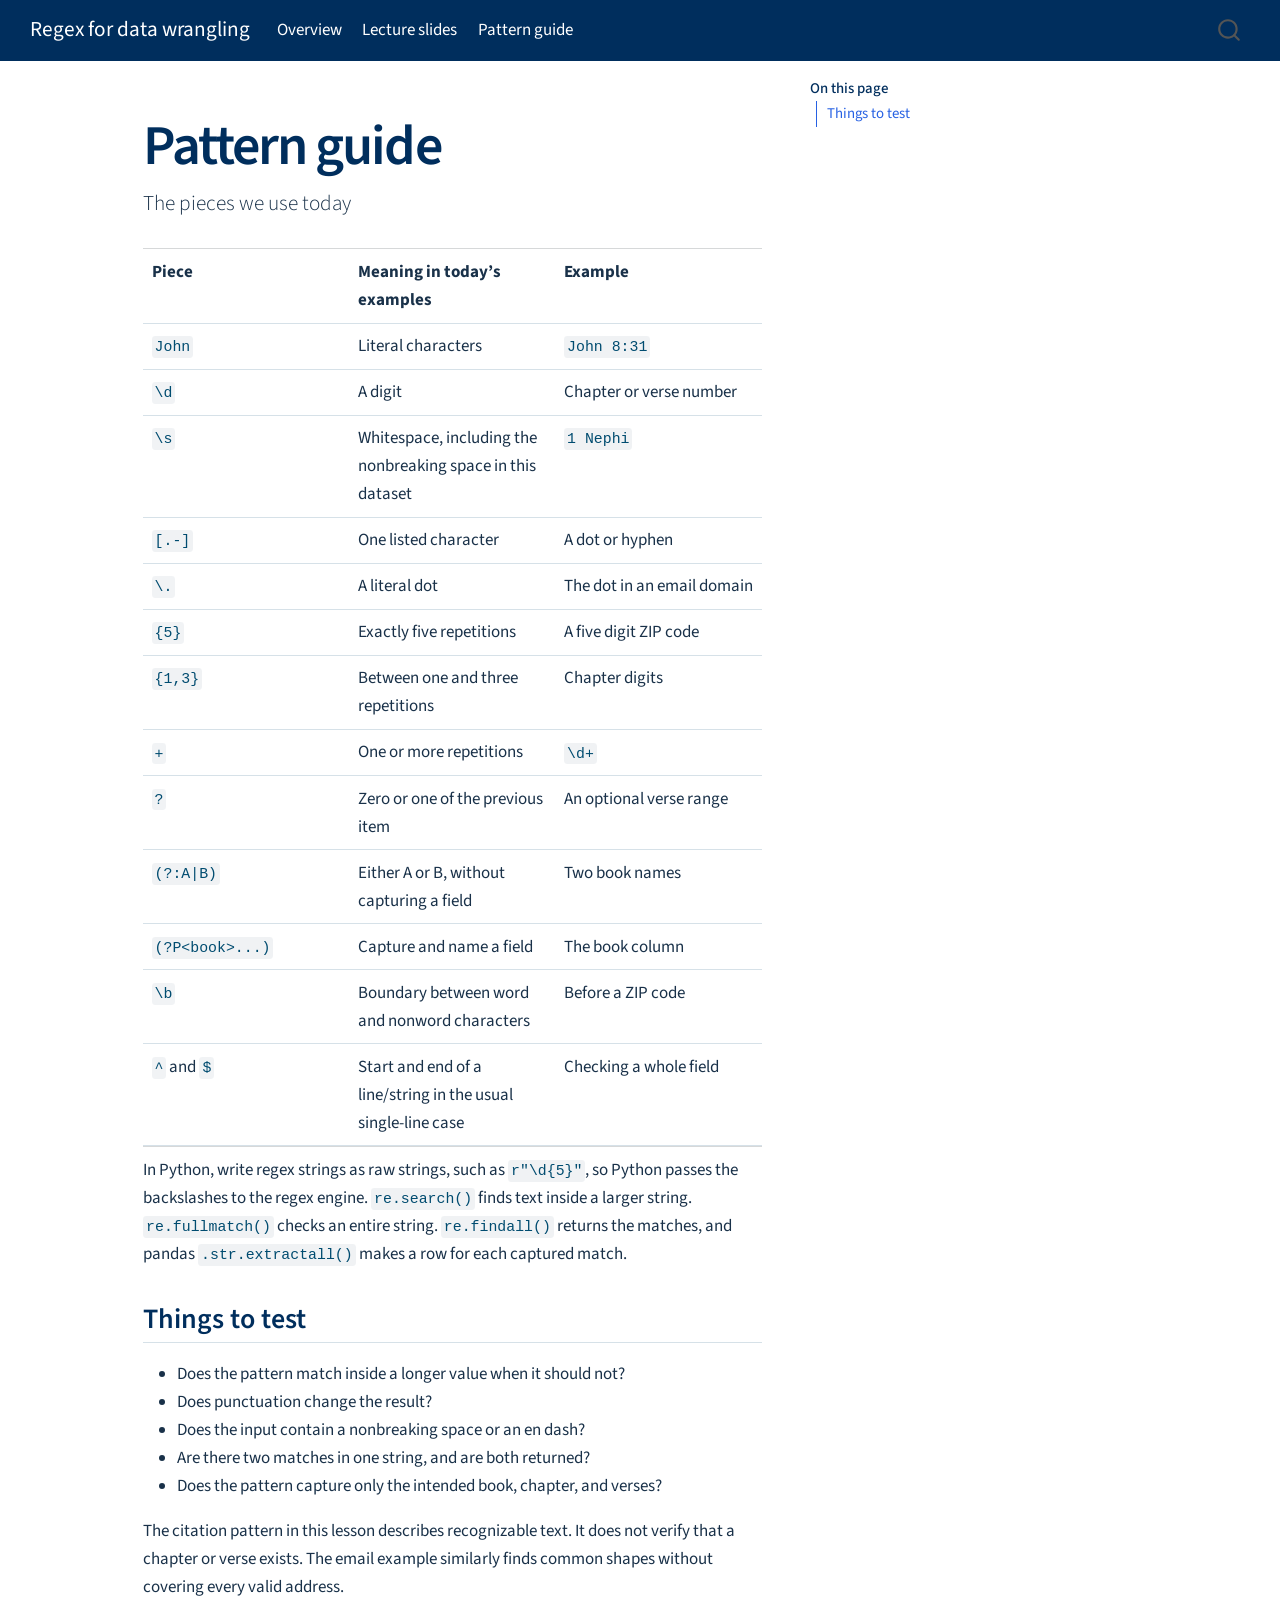
==== commit e4e358b1: "initial commit" ====
--- a/docs/reference.html
+++ b/docs/reference.html
@@ -96,7 +96,7 @@
   </li>  
   <li class="nav-item">
     <a class="nav-link" href="./slides.html"> 
-<span class="menu-text">Day 1 slides</span></a>
+<span class="menu-text">Lecture slides</span></a>
   </li>  
   <li class="nav-item">
     <a class="nav-link active" href="./reference.html" aria-current="page"> 
